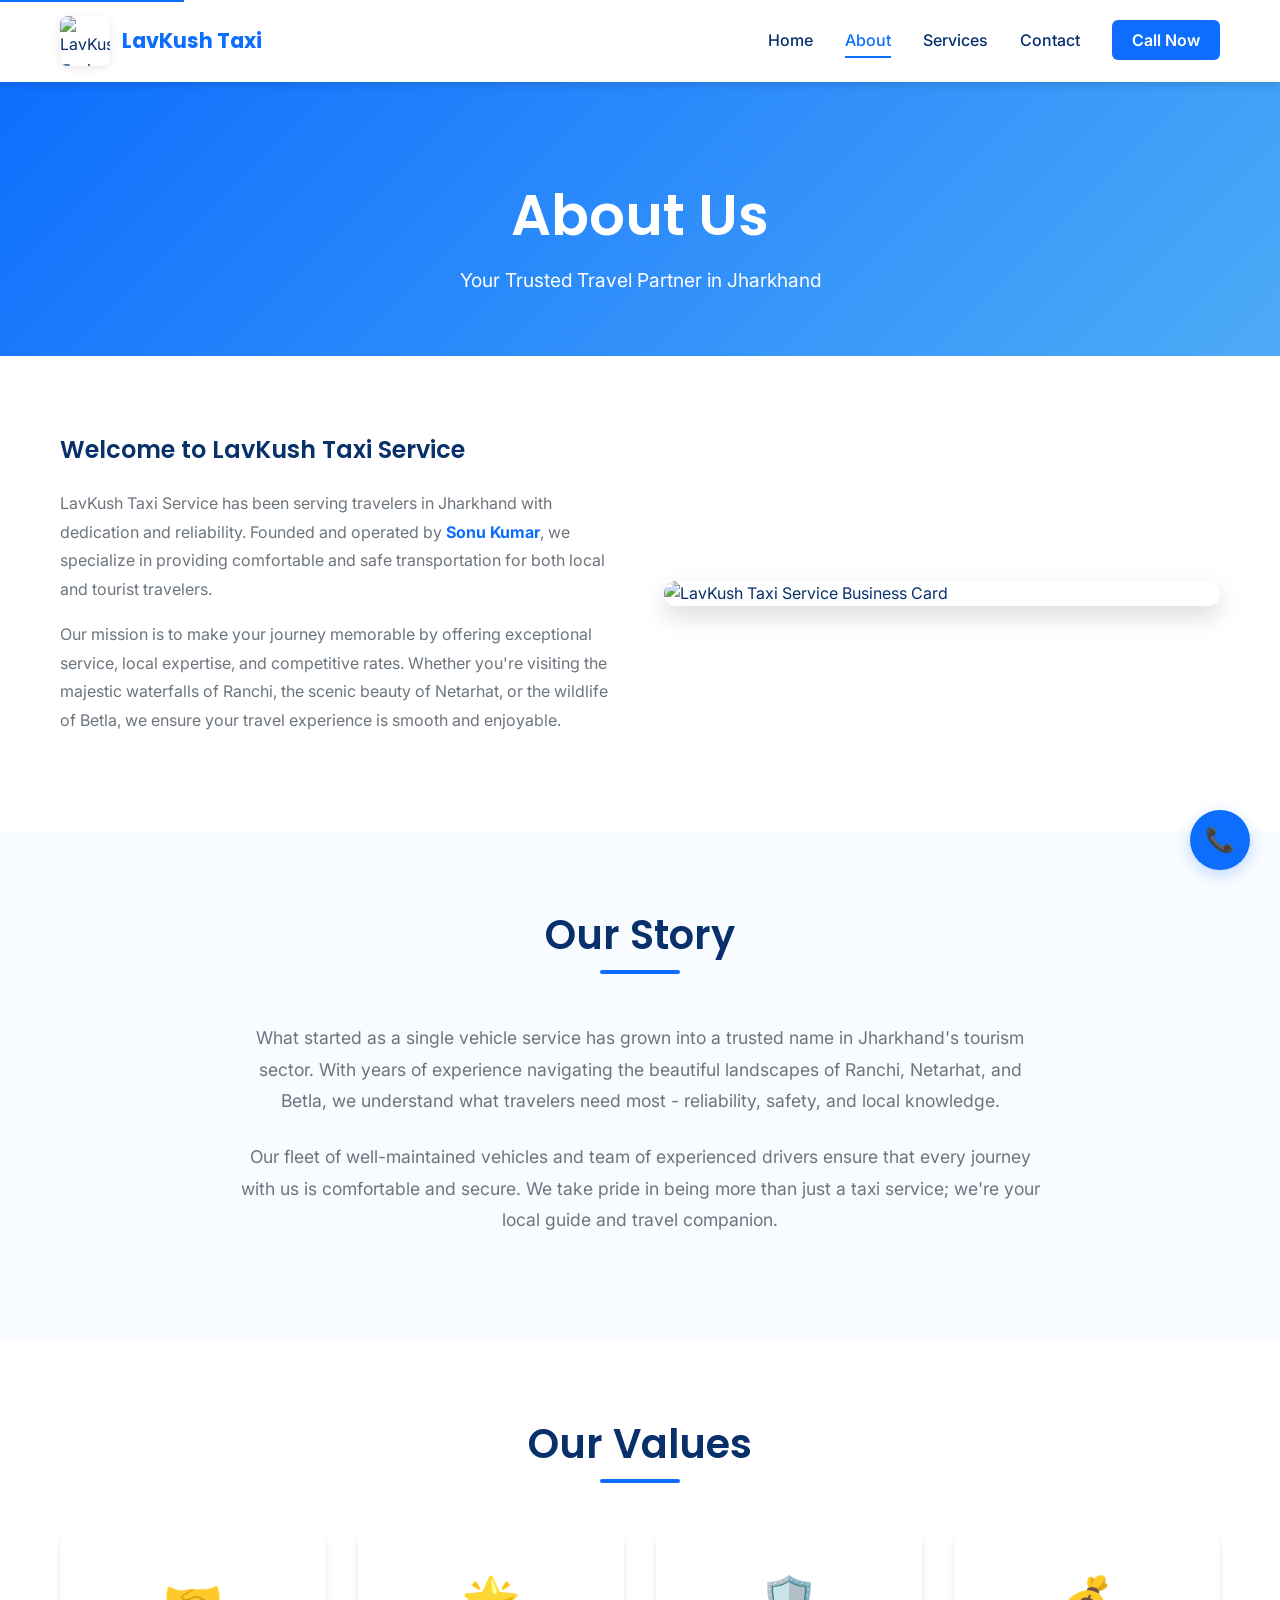
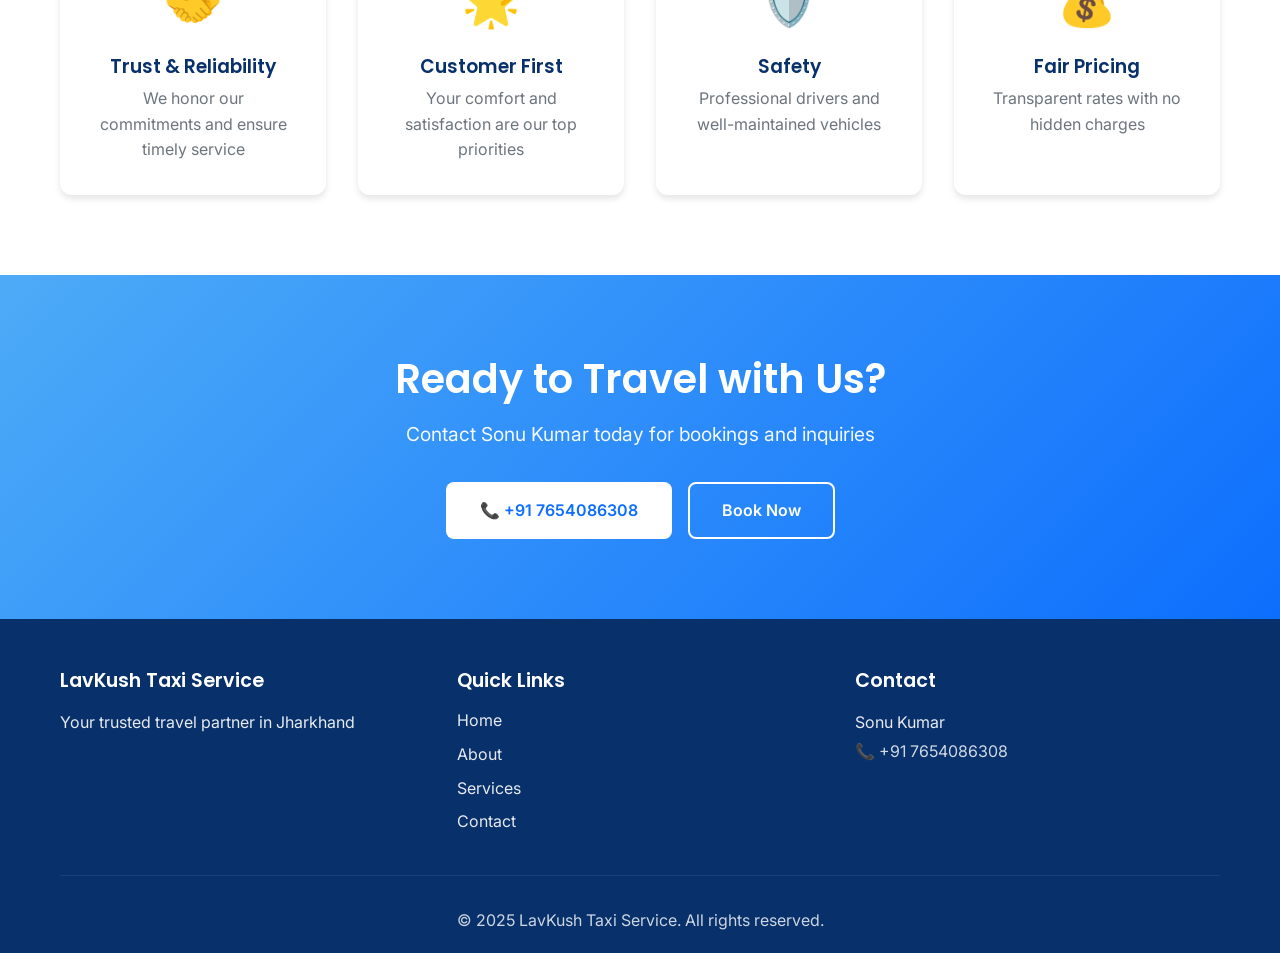
==== about.html @ fd303c8c "initial commit" ====
<!DOCTYPE html>
<html lang="en">
<head>
    <meta charset="UTF-8">
    <meta name="viewport" content="width=device-width, initial-scale=1.0">
    <title>About Us - LavKush Taxi Service</title>
    <meta name="description" content="Learn about LavKush Taxi Service and our commitment to providing excellent taxi and tour services in Jharkhand.">
    <link rel="stylesheet" href="styles.css">
    <link rel="preconnect" href="https://fonts.googleapis.com">
    <link rel="preconnect" href="https://fonts.gstatic.com" crossorigin>
    <link href="https://fonts.googleapis.com/css2?family=Poppins:wght@300;400;600;700&family=Inter:wght@300;400;500;600&display=swap" rel="stylesheet">
</head>
<body>
    <a href="#main-content" class="skip-link">Skip to main content</a>

    <!-- Navigation -->
    <nav class="navbar">
        <div class="container nav-container">
            <div class="nav-brand">
                <img src="assets/images/businesscard.jpg" alt="LavKush Taxi Service Logo" class="brand-logo">
                <span class="brand-name">LavKush Taxi</span>
            </div>
            <button class="hamburger" id="hamburger" aria-label="Toggle menu" aria-expanded="false">
                <span></span>
                <span></span>
                <span></span>
            </button>
            <ul class="nav-menu" id="navMenu">
                <li><a href="index.html" class="nav-link">Home</a></li>
                <li><a href="about.html" class="nav-link active">About</a></li>
                <li><a href="service.html" class="nav-link">Services</a></li>
                <li><a href="contact.html" class="nav-link">Contact</a></li>
                <li><a href="tel:+917654086308" class="nav-link cta-link">Call Now</a></li>
            </ul>
        </div>
    </nav>

    <!-- Page Header -->
    <main id="main-content">
        <section class="page-header">
            <div class="container">
                <h1 class="fade-in">About Us</h1>
                <p class="fade-in-delay">Your Trusted Travel Partner in Jharkhand</p>
            </div>
        </section>

        <!-- About Content -->
        <section class="about-content">
            <div class="container">
                <div class="about-grid">
                    <div class="about-text slide-in">
                        <h2>Welcome to LavKush Taxi Service</h2>
                        <p>LavKush Taxi Service has been serving travelers in Jharkhand with dedication and reliability. Founded and operated by <strong>Sonu Kumar</strong>, we specialize in providing comfortable and safe transportation for both local and tourist travelers.</p>
                        <p>Our mission is to make your journey memorable by offering exceptional service, local expertise, and competitive rates. Whether you're visiting the majestic waterfalls of Ranchi, the scenic beauty of Netarhat, or the wildlife of Betla, we ensure your travel experience is smooth and enjoyable.</p>
                    </div>
                    <div class="about-image slide-in slide-in-delay">
                        <img src="assets/images/businesscard.jpg" alt="LavKush Taxi Service Business Card" loading="lazy">
                    </div>
                </div>
            </div>
        </section>

        <!-- Our Story -->
        <section class="story-section">
            <div class="container">
                <h2 class="section-title">Our Story</h2>
                <div class="story-content fade-in">
                    <p>What started as a single vehicle service has grown into a trusted name in Jharkhand's tourism sector. With years of experience navigating the beautiful landscapes of Ranchi, Netarhat, and Betla, we understand what travelers need most - reliability, safety, and local knowledge.</p>
                    <p>Our fleet of well-maintained vehicles and team of experienced drivers ensure that every journey with us is comfortable and secure. We take pride in being more than just a taxi service; we're your local guide and travel companion.</p>
                </div>
            </div>
        </section>

        <!-- Values -->
        <section class="values-section">
            <div class="container">
                <h2 class="section-title">Our Values</h2>
                <div class="values-grid">
                    <div class="value-card fade-in">
                        <div class="value-icon">🤝</div>
                        <h3>Trust & Reliability</h3>
                        <p>We honor our commitments and ensure timely service</p>
                    </div>
                    <div class="value-card fade-in fade-in-delay">
                        <div class="value-icon">🌟</div>
                        <h3>Customer First</h3>
                        <p>Your comfort and satisfaction are our top priorities</p>
                    </div>
                    <div class="value-card fade-in fade-in-delay-2">
                        <div class="value-icon">🛡️</div>
                        <h3>Safety</h3>
                        <p>Professional drivers and well-maintained vehicles</p>
                    </div>
                    <div class="value-card fade-in">
                        <div class="value-icon">💰</div>
                        <h3>Fair Pricing</h3>
                        <p>Transparent rates with no hidden charges</p>
                    </div>
                </div>
            </div>
        </section>

        <!-- CTA Section -->
        <section class="cta-section">
            <div class="container cta-content">
                <h2>Ready to Travel with Us?</h2>
                <p>Contact Sonu Kumar today for bookings and inquiries</p>
                <div class="hero-buttons">
                    <a href="tel:+917654086308" class="btn btn-light">📞 +91 7654086308</a>
                    <a href="contact.html" class="btn btn-outline-light">Book Now</a>
                </div>
            </div>
        </section>
    </main>

    <!-- Footer -->
    <footer class="footer">
        <div class="container">
            <div class="footer-content">
                <div class="footer-section">
                    <h4>LavKush Taxi Service</h4>
                    <p>Your trusted travel partner in Jharkhand</p>
                </div>
                <div class="footer-section">
                    <h4>Quick Links</h4>
                    <ul>
                        <li><a href="index.html">Home</a></li>
                        <li><a href="about.html">About</a></li>
                        <li><a href="service.html">Services</a></li>
                        <li><a href="contact.html">Contact</a></li>
                    </ul>
                </div>
                <div class="footer-section">
                    <h4>Contact</h4>
                    <p>Sonu Kumar</p>
                    <p>📞 <a href="tel:+917654086308">+91 7654086308</a></p>
                </div>
            </div>
            <div class="footer-bottom">
                <p>&copy; 2025 LavKush Taxi Service. All rights reserved.</p>
            </div>
        </div>
    </footer>

    <a href="tel:+917654086308" class="floating-call" aria-label="Call now">📞</a>

    <script src="scripts.js"></script>
</body>
</html>
---- styles.css ----
/* ===================================
   CSS Variables & Base Styles
   =================================== */
:root {
    --primary-color: #0d6efd; /* bootstrap primary blue */
    --primary-dark: #0057b8; /* darker blue for hover */
    --secondary-color: #4dabf7; /* lighter blue variant */
    --accent-color: #08306b; /* deep navy for headings */
    --text-dark: #08306b;
    --text-light: #6c757d;
    --bg-light: #f8fbff; /* very light blue-ish white */
    --white: #ffffff;
    --green-bullet: #28a745;
    --shadow: 0 4px 6px rgba(0, 0, 0, 0.1);
    --shadow-lg: 0 10px 25px rgba(0, 0, 0, 0.15);
    --transition: all 0.3s cubic-bezier(0.4, 0, 0.2, 1);
    --transition-fast: all 0.2s ease;
}

* {
    margin: 0;
    padding: 0;
    box-sizing: border-box;
}

html {
    scroll-behavior: smooth;
}

body {
    font-family: 'Inter', sans-serif;
    color: var(--text-dark);
    line-height: 1.6;
    overflow-x: hidden;
}

h1, h2, h3, h4, h5, h6 {
    font-family: 'Poppins', sans-serif;
    font-weight: 600;
    line-height: 1.2;
}

img {
    max-width: 100%;
    height: auto;
    display: block;
}

a {
    text-decoration: none;
    color: inherit;
    transition: var(--transition-fast);
}

/* ===================================
   Skip Link (Accessibility)
   =================================== */
.skip-link {
    position: absolute;
    top: -40px;
    left: 0;
    background: var(--primary-color);
    color: var(--white);
    padding: 8px 16px;
    z-index: 10000;
    transition: var(--transition-fast);
}

.skip-link:focus {
    top: 0;
}

/* ===================================
   Container & Layout
   =================================== */
.container {
    max-width: 1200px;
    margin: 0 auto;
    padding: 0 20px;
}

/* ===================================
   Navigation Bar with Responsive Menu
   =================================== */
.navbar {
    background: var(--white);
    box-shadow: var(--shadow);
    position: sticky;
    top: 0;
    z-index: 1000;
    transition: var(--transition);
}

.nav-container {
    display: flex;
    justify-content: space-between;
    align-items: center;
    padding: 1rem 20px;
}

.nav-brand {
    display: flex;
    align-items: center;
    gap: 12px;
    z-index: 1001;
}

.brand-logo {
    width: 50px;
    height: 50px;
    object-fit: cover;
    border-radius: 8px;
    box-shadow: 0 2px 8px rgba(0,0,0,0.1);
}

.brand-name {
    font-family: 'Poppins', sans-serif;
    font-size: 1.3rem;
    font-weight: 700;
    color: var(--primary-color);
}

/* Hamburger Menu */
.hamburger {
    display: none;
    flex-direction: column;
    gap: 5px;
    background: transparent;
    border: none;
    cursor: pointer;
    padding: 8px;
    z-index: 1001;
    transition: var(--transition);
}

.hamburger span {
    display: block;
    width: 28px;
    height: 3px;
    background: var(--text-dark);
    border-radius: 2px;
    transition: var(--transition);
}

.hamburger.active span:nth-child(1) {
    transform: rotate(45deg) translate(7px, 7px);
}

.hamburger.active span:nth-child(2) {
    opacity: 0;
}

.hamburger.active span:nth-child(3) {
    transform: rotate(-45deg) translate(7px, -7px);
}

/* Navigation Menu */
.nav-menu {
    display: flex;
    list-style: none;
    gap: 2rem;
    align-items: center;
}

.nav-link {
    font-weight: 500;
    color: var(--text-dark);
    padding: 8px 0;
    position: relative;
    transition: var(--transition-fast);
}

.nav-link::after {
    content: '';
    position: absolute;
    width: 0;
    height: 2px;
    bottom: 0;
    left: 0;
    background: var(--primary-color);
    transition: var(--transition);
}

.nav-link:hover::after,
.nav-link.active::after {
    width: 100%;
}

.nav-link:hover,
.nav-link.active {
    color: var(--primary-color);
}

.cta-link {
    background: var(--primary-color);
    color: var(--white) !important;
    padding: 10px 20px !important;
    border-radius: 6px;
    font-weight: 600;
}

.cta-link::after {
    display: none;
}

.cta-link:hover {
    background: var(--primary-dark);
    transform: translateY(-2px);
    box-shadow: var(--shadow);
}

/* Mobile Navigation */
@media (max-width: 768px) {
    .hamburger {
        display: flex;
    }

    .nav-menu {
        position: fixed;
        left: -100%;
        top: 0;
        flex-direction: column;
        background: var(--white);
        width: 80%;
        max-width: 300px;
        height: 100vh;
        padding: 100px 30px 30px;
        gap: 1.5rem;
        box-shadow: 4px 0 10px rgba(0, 0, 0, 0.1);
        transition: left 0.4s cubic-bezier(0.68, -0.55, 0.265, 1.55);
        align-items: flex-start;
        overflow-y: auto;
        z-index: 1000;
    }

    .nav-menu.active {
        left: 0;
    }

    .nav-link {
        font-size: 1.1rem;
        width: 100%;
    }

    .cta-link {
        width: 100%;
        text-align: center;
    }

    /* Overlay when menu is open */
    .nav-menu.active::before {
        content: '';
        position: fixed;
        top: 0;
        left: 0;
        width: 100vw;
        height: 100vh;
        background: rgba(0, 0, 0, 0.5);
        z-index: -1;
        animation: fadeIn 0.3s ease;
    }
}

/* ===================================
   Animation Keyframes
   =================================== */
@keyframes fadeIn {
    from {
        opacity: 0;
        transform: translateY(20px);
    }
    to {
        opacity: 1;
        transform: translateY(0);
    }
}

@keyframes slideIn {
    from {
        opacity: 0;
        transform: translateX(-30px);
    }
    to {
        opacity: 1;
        transform: translateX(0);
    }
}

@keyframes scaleIn {
    from {
        opacity: 0;
        transform: scale(0.9);
    }
    to {
        opacity: 1;
        transform: scale(1);
    }
}

/* Animation Classes */
.fade-in {
    animation: fadeIn 0.6s ease-out;
}

.fade-in-delay {
    animation: fadeIn 0.8s ease-out 0.2s both;
}

.fade-in-delay-2 {
    animation: fadeIn 0.8s ease-out 0.4s both;
}

.slide-in {
    animation: slideIn 0.6s ease-out;
}

.slide-in-delay {
    animation: slideIn 0.8s ease-out 0.2s both;
}

.slide-in-delay-2 {
    animation: slideIn 0.8s ease-out 0.4s both;
}

.scale-in {
    animation: scaleIn 0.5s ease-out;
}

/* ===================================
   Hero Section
   =================================== */
.hero {
    position: relative;
    min-height: 70vh;
    display: flex;
    align-items: center;
    justify-content: center;
    background: linear-gradient(135deg, var(--primary-color) 0%, var(--secondary-color) 100%);
    color: var(--white);
    text-align: center;
    overflow: hidden;
}

.hero-overlay {
    position: absolute;
    top: 0;
    left: 0;
    width: 100%;
    height: 100%;
    background: url('data:image/svg+xml,<svg xmlns="http://www.w3.org/2000/svg" viewBox="0 0 1440 320"><path fill="%23ffffff" fill-opacity="0.1" d="M0,96L48,112C96,128,192,160,288,160C384,160,480,128,576,122.7C672,117,768,139,864,149.3C960,160,1056,160,1152,138.7C1248,117,1344,75,1392,53.3L1440,32L1440,320L1392,320C1344,320,1248,320,1152,320C1056,320,960,320,864,320C768,320,672,320,576,320C480,320,384,320,288,320C192,320,96,320,48,320L0,320Z"></path></svg>');
    background-size: cover;
    background-position: bottom;
    opacity: 0.3;
}

.hero-content {
    position: relative;
    z-index: 1;
    padding: 40px 20px;
}

.hero-title {
    font-size: clamp(2.5rem, 5vw, 4rem);
    margin-bottom: 1rem;
    text-shadow: 2px 2px 4px rgba(0, 0, 0, 0.3);
}

.hero-subtitle {
    font-size: clamp(1.1rem, 2vw, 1.5rem);
    margin-bottom: 2rem;
    opacity: 0.95;
}

.hero-buttons {
    display: flex;
    gap: 1rem;
    justify-content: center;
    flex-wrap: wrap;
}

/* ===================================
   Buttons
   =================================== */
.btn {
    display: inline-block;
    padding: 14px 32px;
    border-radius: 8px;
    font-weight: 600;
    text-align: center;
    transition: var(--transition);
    cursor: pointer;
    border: 2px solid transparent;
    font-size: 1rem;
}

.btn-primary {
    background: var(--primary-color);
    color: var(--white);
}

.btn-primary:hover {
    background: var(--primary-dark);
    transform: translateY(-3px);
    box-shadow: 0 6px 20px rgba(13, 110, 253, 0.2);
}

.btn-secondary {
    background: transparent;
    color: var(--white);
    border-color: var(--white);
}

.btn-secondary:hover {
    background: var(--white);
    color: var(--primary-color);
}

.btn-light {
    background: var(--white);
    color: var(--primary-color);
}

.btn-light:hover {
    background: var(--bg-light);
    transform: translateY(-3px);
    box-shadow: var(--shadow-lg);
}

.btn-outline-light {
    background: transparent;
    color: var(--white);
    border: 2px solid var(--white);
}

.btn-outline-light:hover {
    background: var(--white);
    color: var(--primary-color);
}

.btn-block {
    width: 100%;
}

.btn-large {
    padding: 16px 40px;
    font-size: 1.1rem;
}

/* ===================================
   Sections
   =================================== */
.services-preview,
.features,
.story-section,
.values-section,
.services-detail,
.about-content,
.contact-section {
    padding: 80px 0;
}

.section-title {
    font-size: clamp(2rem, 4vw, 2.5rem);
    text-align: center;
    margin-bottom: 3rem;
    color: var(--accent-color);
    position: relative;
    padding-bottom: 15px;
}

.section-title::after {
    content: '';
    position: absolute;
    bottom: 0;
    left: 50%;
    transform: translateX(-50%);
    width: 80px;
    height: 4px;
    background: var(--primary-color);
    border-radius: 2px;
}

/* ===================================
   Service Cards
   =================================== */
.service-grid {
    display: grid;
    grid-template-columns: repeat(auto-fit, minmax(300px, 1fr));
    gap: 2rem;
}

.service-card {
    background: var(--white);
    padding: 2rem;
    border-radius: 12px;
    box-shadow: var(--shadow);
    transition: var(--transition);
    border-top: 4px solid var(--primary-color);
}

.service-card:hover {
    transform: translateY(-10px);
    box-shadow: var(--shadow-lg);
}

.card-icon {
    font-size: 3rem;
    margin-bottom: 1rem;
}

.service-card h3 {
    color: var(--primary-color);
    font-size: 1.5rem;
    margin-bottom: 1rem;
}

.attraction-list {
    list-style: none;
    margin: 1rem 0;
}

.attraction-list li {
    padding: 0.4rem 0;
    padding-left: 1.5rem;
    position: relative;
    color: var(--text-light);
}

.attraction-list li::before {
    content: '●';
    position: absolute;
    left: 0;
    color: var(--green-bullet);
    font-size: 1.2rem;
}

.card-link {
    color: var(--primary-color);
    font-weight: 600;
    display: inline-flex;
    align-items: center;
    margin-top: 1rem;
}

.card-link:hover {
    color: var(--primary-dark);
    text-decoration: underline;
}

/* ===================================
   Features Section
   =================================== */
.features {
    background: var(--bg-light);
}

.features-grid {
    display: grid;
    grid-template-columns: repeat(auto-fit, minmax(250px, 1fr));
    gap: 2rem;
}

.feature-item {
    text-align: center;
    padding: 2rem;
    background: var(--white);
    border-radius: 12px;
    transition: var(--transition);
}

.feature-item:hover {
    transform: scale(1.05);
    box-shadow: var(--shadow-lg);
}

.feature-icon {
    font-size: 3rem;
    color: var(--primary-color);
    margin-bottom: 1rem;
}

.feature-item h3 {
    margin-bottom: 0.5rem;
    color: var(--accent-color);
}

.feature-item p {
    color: var(--text-light);
}

/* ===================================
   CTA Section
   =================================== */
.cta-section {
    background: linear-gradient(135deg, var(--secondary-color) 0%, var(--primary-color) 100%);
    color: var(--white);
    padding: 80px 0;
    text-align: center;
}

.cta-content h2 {
    font-size: clamp(2rem, 4vw, 2.5rem);
    margin-bottom: 1rem;
}

.cta-content p {
    font-size: 1.2rem;
    margin-bottom: 2rem;
    opacity: 0.95;
}

/* ===================================
   Page Header
   =================================== */
.page-header {
    background: linear-gradient(135deg, var(--primary-color) 0%, var(--secondary-color) 100%);
    color: var(--white);
    padding: 100px 0 60px;
    text-align: center;
}

.page-header h1 {
    font-size: clamp(2.5rem, 5vw, 3.5rem);
    margin-bottom: 1rem;
}

.page-header p {
    font-size: 1.2rem;
    opacity: 0.95;
}

/* ===================================
   About Page
   =================================== */
.about-grid {
    display: grid;
    grid-template-columns: repeat(auto-fit, minmax(300px, 1fr));
    gap: 3rem;
    align-items: center;
}

.about-text h2 {
    color: var(--accent-color);
    margin-bottom: 1.5rem;
}

.about-text p {
    margin-bottom: 1rem;
    color: var(--text-light);
    line-height: 1.8;
}

.about-text strong {
    color: var(--primary-color);
}

.about-image img {
    border-radius: 12px;
    box-shadow: var(--shadow-lg);
}

.story-section {
    background: var(--bg-light);
}

.story-content {
    max-width: 800px;
    margin: 0 auto;
    text-align: center;
}

.story-content p {
    font-size: 1.1rem;
    color: var(--text-light);
    line-height: 1.8;
    margin-bottom: 1.5rem;
}

.values-grid {
    display: grid;
    grid-template-columns: repeat(auto-fit, minmax(250px, 1fr));
    gap: 2rem;
}

.value-card {
    background: var(--white);
    padding: 2rem;
    border-radius: 12px;
    box-shadow: var(--shadow);
    text-align: center;
    transition: var(--transition);
}

.value-card:hover {
    transform: translateY(-10px);
    box-shadow: var(--shadow-lg);
}

.value-icon {
    font-size: 3rem;
    margin-bottom: 1rem;
}

.value-card h3 {
    color: var(--accent-color);
    margin-bottom: 0.5rem;
}

.value-card p {
    color: var(--text-light);
}

/* ===================================
   Services Detail Page
   =================================== */
.service-detail-card {
    background: var(--white);
    padding: 3rem;
    border-radius: 12px;
    box-shadow: var(--shadow);
    margin-bottom: 3rem;
}

.service-header {
    text-align: center;
    margin-bottom: 2rem;
    padding-bottom: 2rem;
    border-bottom: 2px solid var(--bg-light);
}

.service-header h2 {
    color: var(--primary-color);
    font-size: 2rem;
    margin-bottom: 0.5rem;
}

.service-header p {
    color: var(--text-light);
    font-size: 1.1rem;
}

.destination-grid {
    display: grid;
    grid-template-columns: repeat(auto-fit, minmax(280px, 1fr));
    gap: 1.5rem;
}

.destination-item {
    padding: 1rem;
    background: var(--bg-light);
    border-radius: 8px;
    transition: var(--transition-fast);
}

.destination-item:hover {
    background: var(--white);
    box-shadow: var(--shadow);
    transform: translateX(5px);
}

.destination-item .bullet {
    color: var(--green-bullet);
    font-size: 1.2rem;
    margin-right: 0.5rem;
}

.destination-item strong {
    color: var(--accent-color);
    font-size: 1.1rem;
    display: block;
    margin-bottom: 0.3rem;
}

.destination-item p {
    color: var(--text-light);
    font-size: 0.95rem;
    margin-left: 1.7rem;
}

/* ===================================
   Contact Page
   =================================== */
.contact-grid {
    display: grid;
    grid-template-columns: repeat(auto-fit, minmax(300px, 1fr));
    gap: 3rem;
}

.contact-info h2 {
    color: var(--accent-color);
    margin-bottom: 1rem;
}

.contact-info > p {
    color: var(--text-light);
    margin-bottom: 2rem;
}

.contact-methods {
    display: flex;
    flex-direction: column;
    gap: 1.5rem;
    margin-bottom: 2rem;
}

.contact-method {
    display: flex;
    gap: 1rem;
    align-items: flex-start;
    padding: 1.5rem;
    background: var(--bg-light);
    border-radius: 8px;
    transition: var(--transition-fast);
}

.contact-method:hover {
    background: var(--white);
    box-shadow: var(--shadow);
}

.contact-icon {
    font-size: 2rem;
    flex-shrink: 0;
}

.contact-method h3 {
    color: var(--accent-color);
    font-size: 1.1rem;
    margin-bottom: 0.5rem;
}

.contact-method p {
    color: var(--text-light);
    margin: 0.2rem 0;
}

.contact-method a {
    color: var(--primary-color);
    font-weight: 600;
}

.contact-method a:hover {
    text-decoration: underline;
}

.quick-call-section {
    background: var(--white);
    padding: 2rem;
    border-radius: 8px;
    box-shadow: var(--shadow);
    text-align: center;
}

.quick-call-section h3 {
    color: var(--accent-color);
    margin-bottom: 1rem;
}

/* ===================================
   Booking Form
   =================================== */
.contact-form-container {
    background: var(--white);
    padding: 2.5rem;
    border-radius: 12px;
    box-shadow: var(--shadow-lg);
}

.contact-form-container h2 {
    color: var(--accent-color);
    margin-bottom: 1.5rem;
}

.booking-form {
    display: flex;
    flex-direction: column;
    gap: 1.2rem;
}

.form-group {
    display: flex;
    flex-direction: column;
}

.form-group label {
    font-weight: 600;
    color: var(--accent-color);
    margin-bottom: 0.5rem;
}

.form-group input,
.form-group textarea,
.form-group select {
    padding: 12px;
    border: 2px solid #e0e0e0;
    border-radius: 6px;
    font-size: 1rem;
    font-family: inherit;
    transition: var(--transition-fast);
}

.form-group input:focus,
.form-group textarea:focus,
.form-group select:focus {
    outline: none;
    border-color: var(--primary-color);
    box-shadow: 0 0 0 3px rgba(13, 110, 253, 0.08);
}

.form-row {
    display: grid;
    grid-template-columns: 1fr 1fr;
    gap: 1rem;
}

.form-message {
    padding: 1rem;
    border-radius: 6px;
    text-align: center;
    font-weight: 600;
    display: none;
    animation: fadeIn 0.3s ease;
}

.form-message.success {
    background: #d4edda;
    color: #155724;
    border: 1px solid #c3e6cb;
    display: block;
}

.form-message.error {
    background: #f8d7da;
    color: #721c24;
    border: 1px solid #f5c6cb;
    display: block;
}

/* ===================================
   Map Section
   =================================== */
.map-section {
    background: var(--bg-light);
    padding: 60px 0;
}

.map-container {
    border-radius: 12px;
    overflow: hidden;
    box-shadow: var(--shadow-lg);
}

/* ===================================
   Footer
   =================================== */
.footer {
    background: var(--accent-color);
    color: var(--white);
    padding: 50px 0 20px;
}

.footer-content {
    display: grid;
    grid-template-columns: repeat(auto-fit, minmax(250px, 1fr));
    gap: 2rem;
    margin-bottom: 2rem;
}

.footer-section h4 {
    margin-bottom: 1rem;
    font-size: 1.2rem;
}

.footer-section p {
    opacity: 0.9;
    line-height: 1.8;
}

.footer-section ul {
    list-style: none;
}

.footer-section ul li {
    margin-bottom: 0.5rem;
}

.footer-section a {
    color: var(--white);
    opacity: 0.9;
    transition: var(--transition-fast);
}

.footer-section a:hover {
    opacity: 1;
    padding-left: 5px;
}

.footer-bottom {
    text-align: center;
    padding-top: 2rem;
    border-top: 1px solid rgba(255, 255, 255, 0.1);
    opacity: 0.8;
}

/* ===================================
   Floating Call Button
   =================================== */
.floating-call {
    position: fixed;
    bottom: 30px;
    right: 30px;
    width: 60px;
    height: 60px;
    background: var(--primary-color);
    color: var(--white);
    border-radius: 50%;
    display: flex;
    align-items: center;
    justify-content: center;
    font-size: 1.5rem;
    box-shadow: 0 4px 15px rgba(13, 110, 253, 0.25);
    z-index: 999;
    transition: var(--transition);
    animation: pulse 2s infinite;
}

.floating-call:hover {
    transform: scale(1.1);
    box-shadow: 0 6px 20px rgba(13, 110, 253, 0.45);
}

@keyframes pulse {
    0%, 100% {
        box-shadow: 0 4px 15px rgba(13, 110, 253, 0.25);
    }
    50% {
        box-shadow: 0 4px 25px rgba(13, 110, 253, 0.45);
    }
}

/* ===================================
   Responsive Design
   =================================== */
@media (max-width: 768px) {
    .hero {
        min-height: 60vh;
    }

    .services-preview,
    .features,
    .story-section,
    .values-section,
    .services-detail,
    .about-content,
    .contact-section {
        padding: 50px 0;
    }

    .service-grid,
    .features-grid,
    .values-grid,
    .destination-grid {
        grid-template-columns: 1fr;
    }

    .form-row {
        grid-template-columns: 1fr;
    }

    .hero-buttons {
        flex-direction: column;
        width: 100%;
    }

    .btn {
        width: 100%;
    }

    .floating-call {
        width: 50px;
        height: 50px;
        bottom: 20px;
        right: 20px;
        font-size: 1.3rem;
    }

    .service-detail-card {
        padding: 2rem 1.5rem;
    }

    .contact-form-container {
        padding: 2rem 1.5rem;
    }
}

@media (max-width: 480px) {
    .brand-name {
        font-size: 1.1rem;
    }

    .brand-logo {
        width: 40px;
        height: 40px;
    }

    .section-title {
        font-size: 1.8rem;
    }

    .page-header {
        padding: 80px 0 40px;
    }
}

/* Hero Carousel */
.hero-carousel {
    width: 100%;
    max-width: 700px;
    overflow: hidden;
    border-radius: 16px;
    margin: 1.5rem auto;
    box-shadow: 0 4px 15px rgba(0,0,0,0.2);
    position: relative;
}

.carousel-track {
    display: flex;
    width: 300%;
    animation: slide 12s infinite;
}

.carousel-image {
    width: 100%;
    flex-shrink: 0;
    object-fit: cover;
    height: 280px;
}

@keyframes slide {
    0% { transform: translateX(0); }
    33% { transform: translateX(0); }
    40% { transform: translateX(-100%); }
    73% { transform: translateX(-100%); }
    80% { transform: translateX(-200%); }
    100% { transform: translateX(-200%); }
}

@media (max-width: 768px) {
    .carousel-image {
        height: 200px;
    }
}
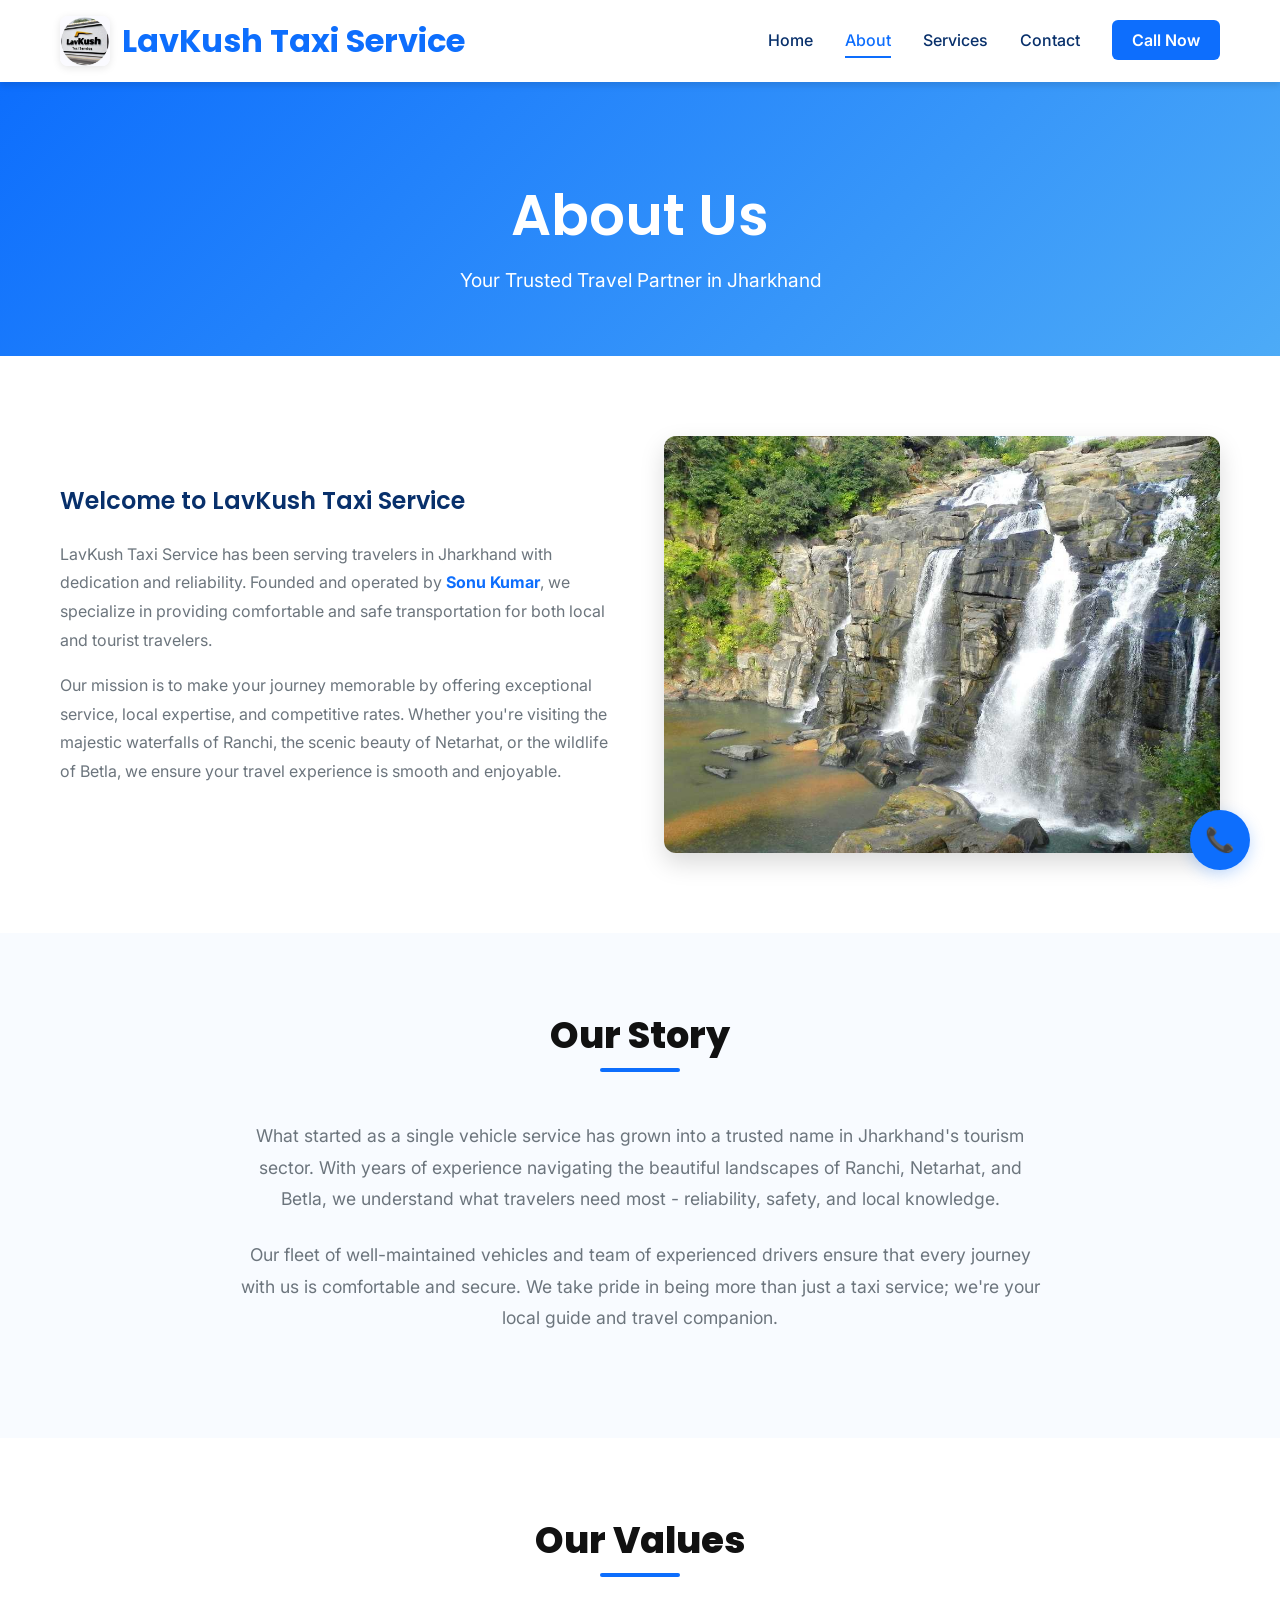
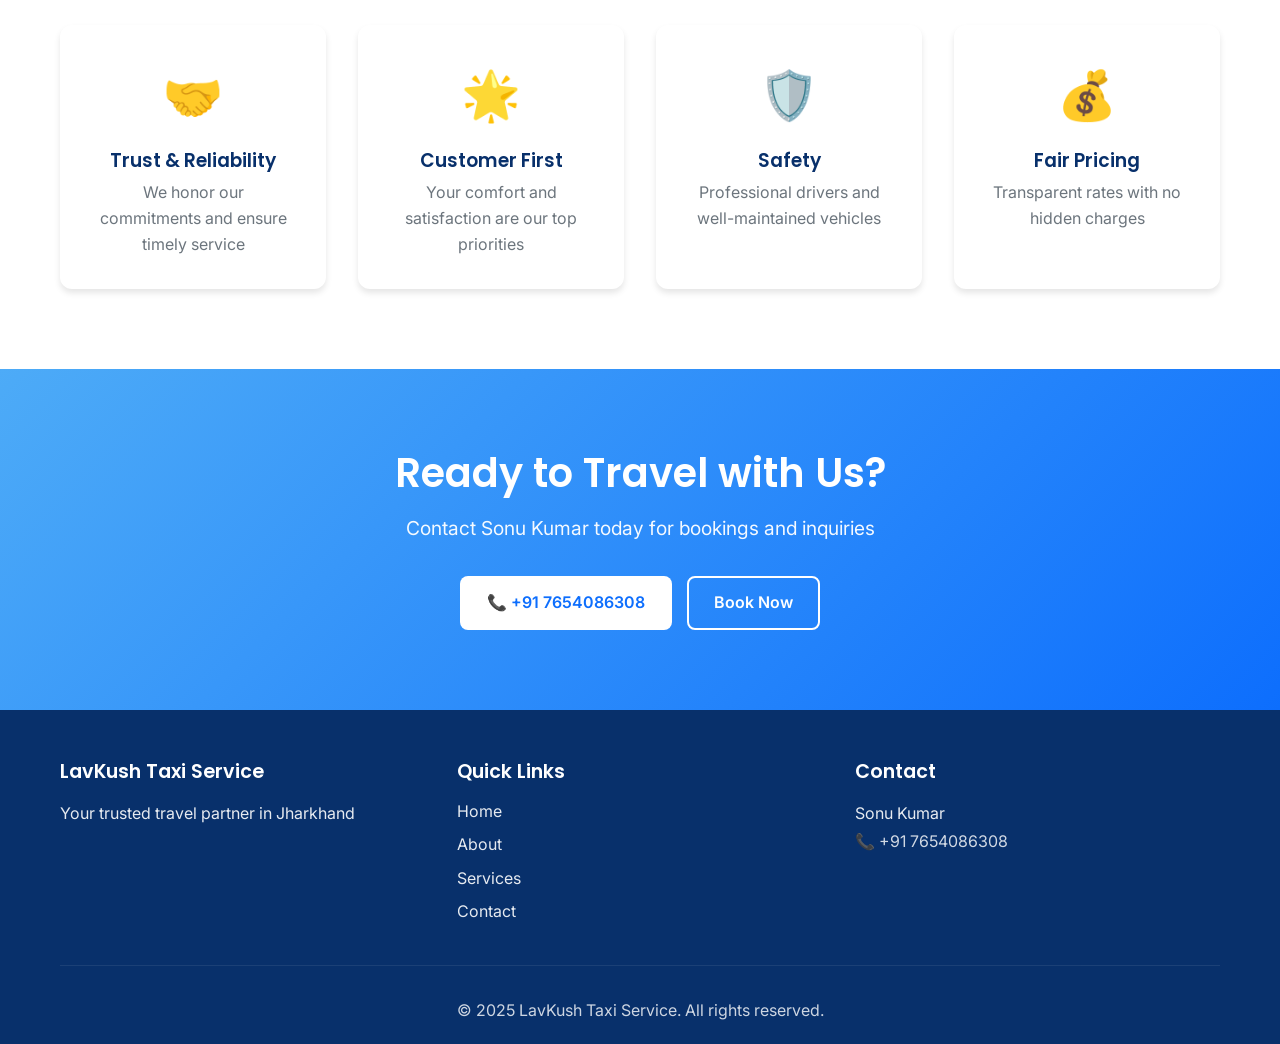
==== commit 046c027e: "site update" ====
--- a/about.html
+++ b/about.html
@@ -11,14 +11,14 @@
     <link href="https://fonts.googleapis.com/css2?family=Poppins:wght@300;400;600;700&family=Inter:wght@300;400;500;600&display=swap" rel="stylesheet">
 </head>
 <body>
-    <a href="#main-content" class="skip-link">Skip to main content</a>
+    <!-- <a href="#main-content" class="skip-link">Skip to main content</a> -->
 
     <!-- Navigation -->
     <nav class="navbar">
         <div class="container nav-container">
             <div class="nav-brand">
-                <img src="assets/images/businesscard.jpg" alt="LavKush Taxi Service Logo" class="brand-logo">
-                <span class="brand-name">LavKush Taxi</span>
+                <img src="image/Business_Logo.png" alt="LavKush Taxi Service Logo" class="brand-logo">
+                <span class="brand-name">LavKush Taxi Service</span>
             </div>
             <button class="hamburger" id="hamburger" aria-label="Toggle menu" aria-expanded="false">
                 <span></span>
@@ -42,7 +42,7 @@
                 <h1 class="fade-in">About Us</h1>
                 <p class="fade-in-delay">Your Trusted Travel Partner in Jharkhand</p>
             </div>
-        </section>
+        </section> 
 
         <!-- About Content -->
         <section class="about-content">
@@ -54,7 +54,7 @@
                         <p>Our mission is to make your journey memorable by offering exceptional service, local expertise, and competitive rates. Whether you're visiting the majestic waterfalls of Ranchi, the scenic beauty of Netarhat, or the wildlife of Betla, we ensure your travel experience is smooth and enjoyable.</p>
                     </div>
                     <div class="about-image slide-in slide-in-delay">
-                        <img src="assets/images/businesscard.jpg" alt="LavKush Taxi Service Business Card" loading="lazy">
+                        <img src="image/ranchi_tour.jpg" alt="LavKush Taxi Service Business Card" loading="lazy">
                     </div>
                 </div>
             </div>
--- a/styles.css
+++ b/styles.css
@@ -713,68 +713,100 @@
 /* ===================================
    Services Detail Page
    =================================== */
+.services-detail {
+    padding: 80px 20px;
+    background: #f8fbff;
+    font-family: 'Poppins', sans-serif;
+}
+
 .service-detail-card {
-    background: var(--white);
-    padding: 3rem;
-    border-radius: 12px;
-    box-shadow: var(--shadow);
-    margin-bottom: 3rem;
-}
-
-.service-header {
-    text-align: center;
-    margin-bottom: 2rem;
-    padding-bottom: 2rem;
-    border-bottom: 2px solid var(--bg-light);
+    background: #ffffff;
+    border-radius: 20px;
+    padding: 40px 30px;
+    margin-bottom: 50px;
+    box-shadow: 0 10px 30px rgba(0,0,0,0.08);
+    transition: transform 0.3s ease, box-shadow 0.3s ease;
+}
+
+.service-detail-card:hover {
+    transform: translateY(-8px);
+    box-shadow: 0 15px 40px rgba(0,0,0,0.12);
 }
 
 .service-header h2 {
-    color: var(--primary-color);
-    font-size: 2rem;
-    margin-bottom: 0.5rem;
+    color: #0d6efd;
+    font-size: clamp(1.8rem, 4vw, 2.4rem);
+    margin-bottom: 10px;
 }
 
 .service-header p {
-    color: var(--text-light);
-    font-size: 1.1rem;
-}
-
+    color: #555;
+    font-size: 1rem;
+    margin-bottom: 30px;
+}
+
+/* Destination Grid */
 .destination-grid {
     display: grid;
-    grid-template-columns: repeat(auto-fit, minmax(280px, 1fr));
-    gap: 1.5rem;
+    grid-template-columns: repeat(auto-fit, minmax(250px, 1fr));
+    gap: 25px;
 }
 
 .destination-item {
-    padding: 1rem;
-    background: var(--bg-light);
-    border-radius: 8px;
-    transition: var(--transition-fast);
+    display: flex;
+    align-items: flex-start;
+    background: rgba(13, 110, 253, 0.05);
+    padding: 20px;
+    border-radius: 15px;
+    transition: transform 0.3s ease, background 0.3s ease;
 }
 
 .destination-item:hover {
-    background: var(--white);
-    box-shadow: var(--shadow);
-    transform: translateX(5px);
-}
-
-.destination-item .bullet {
-    color: var(--green-bullet);
-    font-size: 1.2rem;
-    margin-right: 0.5rem;
-}
-
-.destination-item strong {
-    color: var(--accent-color);
+    transform: translateY(-5px);
+    background: rgba(13, 110, 253, 0.12);
+}
+
+.dest-icon {
+    color: #0d6efd;
+    font-size: 1.5rem;
+    margin-right: 15px;
+    flex-shrink: 0;
+    line-height: 1.2;
+}
+
+.dest-content strong {
+    display: block;
     font-size: 1.1rem;
-    display: block;
-    margin-bottom: 0.3rem;
-}
-
-.destination-item p {
-    color: var(--text-light);
+    margin-bottom: 5px;
+    color: #0d6efd;
+}
+
+.dest-content p {
+    color: #333;
     font-size: 0.95rem;
-    margin-left: 1.7rem;
+    line-height: 1.4;
+}
+
+/* Responsive */
+@media (max-width: 768px) {
+    .service-detail-card {
+        padding: 30px 20px;
+    }
+    .destination-item {
+        padding: 15px;
+    }
+}
+
+@media (max-width: 480px) {
+    .service-header h2 {
+        font-size: 1.6rem;
+    }
+    .dest-content strong {
+        font-size: 1rem;
+    }
+    .dest-content p {
+        font-size: 0.9rem;
+    }
 }
 
 /* ===================================
@@ -1113,41 +1145,455 @@
 }
 
 /* Hero Carousel */
+/* Fullscreen Hero Section */
+.hero-full {
+    position: relative;
+    height: 100vh;
+    width: 100%;
+    overflow: hidden;
+    display: flex;
+    align-items: center;
+    justify-content: center;
+    color: #fff;
+    text-align: center;
+    font-family: 'Poppins', sans-serif;
+}
+
+.hero-overlay {
+    position: absolute;
+    top: 0; left: 0;
+    width: 100%; height: 100%;
+    background: rgba(0,0,0,0.55);
+    z-index: 1;
+}
+
+/* Carousel styling */
 .hero-carousel {
+    position: absolute;
+    top: 0; left: 0;
+    width: 100%; height: 100%;
+    z-index: 0;
+}
+
+.carousel-image {
+    position: absolute;
     width: 100%;
+    height: 100%;
+    object-fit: cover;
+    opacity: 0;
+    transition: opacity 1.5s ease-in-out;
+}
+
+.carousel-image.active {
+    opacity: 1;
+}
+
+/* Hero text */
+.hero-text {
+    position: relative;
+    z-index: 2;
+    max-width: 800px;
+    padding: 0 20px;
+    animation: fadeInUp 1.5s ease-in-out;
+}
+
+.hero-text h1 {
+    font-size: 3rem;
+    font-weight: 700;
+    margin-bottom: 15px;
+}
+
+.hero-text p {
+    font-size: 1.3rem;
+    margin-bottom: 25px;
+    font-weight: 300;
+}
+
+.hero-buttons {
+    display: flex;
+    gap: 15px;
+    justify-content: center;
+}
+
+.btn {
+    padding: 12px 25px;
+    border-radius: 8px;
+    text-decoration: none;
+    font-weight: 600;
+    transition: background 0.3s ease;
+}
+
+.btn-primary {
+    background: #ffcc00;
+    color: #000;
+}
+
+.btn-primary:hover {
+    background: #ffaa00;
+}
+
+.btn-secondary {
+    background: transparent;
+    border: 2px solid #fff;
+    color: #fff;
+}
+
+.btn-secondary:hover {
+    background: #fff;
+    color: #000;
+}
+
+/* Animation */
+@keyframes fadeInUp {
+    from { opacity: 0; transform: translateY(20px); }
+    to { opacity: 1; transform: translateY(0); }
+}
+
+/* ====== MODERN DESTINATION SECTION ====== */
+.services-preview.modern {
+    background: radial-gradient(circle at top left, #fffdf6, #f3faff);
+    padding: 80px 20px;
+    text-align: center;
+    position: relative;
+    overflow: hidden;
+}
+
+.fancy-title {
+    font-size: 2.2rem;
+    font-weight: 800;
+    color: #111;
+    letter-spacing: -1px;
+    margin-bottom: 10px;
+}
+
+.section-subtitle {
+    color: #666;
+    font-size: 1rem;
+    margin-bottom: 40px;
     max-width: 700px;
+    margin-left: auto;
+    margin-right: auto;
+}
+
+.destination-grid {
+    display: grid;
+    grid-template-columns: repeat(auto-fit, minmax(290px, 1fr));
+    gap: 30px;
+    justify-items: center;
+}
+
+/* CARD STYLE */
+.destination-card {
+    position: relative;
+    width: 100%;
+    max-width: 380px;
+    border-radius: 18px;
     overflow: hidden;
-    border-radius: 16px;
-    margin: 1.5rem auto;
-    box-shadow: 0 4px 15px rgba(0,0,0,0.2);
+    box-shadow: 0 8px 25px rgba(0,0,0,0.12);
+    background: rgba(255, 255, 255, 0.15);
+    backdrop-filter: blur(10px);
+    transition: all 0.4s ease;
+    transform: translateY(30px);
+    opacity: 0;
+}
+
+.destination-card.active {
+    opacity: 1;
+    transform: translateY(0);
+}
+
+.destination-card:hover {
+    transform: translateY(-10px) scale(1.03);
+    box-shadow: 0 10px 35px rgba(255, 170, 0, 0.3);
+}
+
+/* Image */
+.destination-img {
+    height: 220px;
+    background-size: cover;
+    background-position: center;
+    transition: transform 0.6s ease;
+}
+
+.destination-card:hover .destination-img {
+    transform: scale(1.08);
+}
+
+/* Content */
+.destination-content {
+    padding: 22px;
+    text-align: left;
+    background: linear-gradient(145deg, #fffefb, #f8fbff);
+}
+
+.destination-content h3 {
+    font-size: 1.3rem;
+    font-weight: 700;
+    color: #ff7b00;
+    margin-bottom: 4px;
+}
+
+.destination-content p {
+    font-size: 0.95rem;
+    color: #333;
+    margin-bottom: 10px;
+}
+
+.destination-content ul {
+    list-style: none;
+    padding: 0;
+    margin: 0 0 15px;
+}
+
+.destination-content li {
+    padding-left: 20px;
+    margin-bottom: 5px;
+    font-size: 0.9rem;
+    color: #555;
     position: relative;
 }
 
-.carousel-track {
-    display: flex;
-    width: 300%;
-    animation: slide 12s infinite;
-}
-
-.carousel-image {
-    width: 100%;
-    flex-shrink: 0;
-    object-fit: cover;
-    height: 280px;
-}
-
-@keyframes slide {
-    0% { transform: translateX(0); }
-    33% { transform: translateX(0); }
-    40% { transform: translateX(-100%); }
-    73% { transform: translateX(-100%); }
-    80% { transform: translateX(-200%); }
-    100% { transform: translateX(-200%); }
+.destination-content li::before {
+    content: "✔";
+    position: absolute;
+    left: 0;
+    color: #ffcc00;
+    font-weight: bold;
+}
+
+/* Button */
+.explore-btn {
+    display: inline-block;
+    padding: 10px 20px;
+    border-radius: 30px;
+    background: linear-gradient(90deg, #ff7b00, #ffcc00);
+    color: #fff;
+    font-weight: 600;
+    text-decoration: none;
+    transition: 0.3s;
+}
+
+.explore-btn:hover {
+    background: linear-gradient(90deg, #ffaa00, #ff7b00);
+    box-shadow: 0 0 15px rgba(255, 170, 0, 0.6);
+}
+
+/* Fade-in on scroll */
+@keyframes fadeUp {
+    from { opacity: 0; transform: translateY(40px); }
+    to { opacity: 1; transform: translateY(0); }
+}
+
+/* ====== RESPONSIVENESS ====== */
+@media (max-width: 1024px) {
+    .fancy-title { font-size: 2rem; }
+    .destination-img { height: 200px; }
 }
 
 @media (max-width: 768px) {
-    .carousel-image {
-        height: 200px;
-    }
-}
-
+    .services-preview.modern {
+        padding: 60px 15px;
+    }
+    .fancy-title { font-size: 1.8rem; }
+    .section-subtitle { font-size: 0.95rem; }
+    .destination-card {
+        max-width: 100%;
+    }
+    .destination-content {
+        padding: 18px;
+    }
+    .destination-content h3 { font-size: 1.2rem; }
+    .explore-btn {
+        padding: 8px 16px;
+        font-size: 0.9rem;
+    }
+}
+
+@media (max-width: 480px) {
+    .fancy-title { font-size: 1.6rem; }
+    .section-subtitle { font-size: 0.9rem; margin-bottom: 30px; }
+    .destination-grid {
+        grid-template-columns: 1fr;
+        gap: 25px;
+    }
+    .destination-img { height: 180px; }
+    .destination-content h3 { font-size: 1.1rem; }
+    .destination-content p, .destination-content li {
+        font-size: 0.85rem;
+    }
+}
+
+
+/* ===== Prevent Line Break for "LavKush Taxi Service" ===== */
+.brand-name,
+.hero-text h1 {
+    white-space: nowrap;
+    font-size: clamp(1.2rem, 4vw, 2rem);
+    line-height: 1.2;
+}
+
+/* Adjust hero heading padding for small screens */
+@media (max-width: 480px) {
+    .hero-text h1 {
+        font-size: 1.6rem;
+        white-space: nowrap;
+        text-align: center;
+        padding: 0 10px;
+    }
+
+    .brand-name {
+        font-size: 1rem;
+        white-space: nowrap;
+    }
+
+    /* Keep logo and brand aligned properly */
+    .nav-brand {
+        display: flex;
+        align-items: center;
+        gap: 6px;
+        flex-wrap: nowrap;
+        overflow: hidden;
+    }
+
+    .brand-logo {
+        width: 34px;
+        height: auto;
+    }
+}
+
+
+/* ====== WHY CHOOSE SECTION ====== */
+.why-choose-us {
+  background: linear-gradient(135deg, #fffaf5, #f9fcff);
+  padding: 90px 20px;
+  position: relative;
+  text-align: center;
+  overflow: hidden;
+}
+
+.why-choose-us::before {
+  content: "";
+  position: absolute;
+  top: -100px;
+  right: -100px;
+  width: 300px;
+  height: 300px;
+  background: radial-gradient(circle, rgba(255, 204, 0, 0.25), transparent 70%);
+  z-index: 0;
+}
+
+.section-title {
+  font-size: 2.3rem;
+  font-weight: 800;
+  color: #111;
+  position: relative;
+  z-index: 2;
+}
+
+.section-subtitle {
+  max-width: 700px;
+  margin: 10px auto 50px;
+  font-size: 1.05rem;
+  color: #555;
+  z-index: 2;
+  position: relative;
+}
+
+/* Grid Layout */
+.choose-grid {
+  display: grid;
+  grid-template-columns: repeat(auto-fit, minmax(280px, 1fr));
+  gap: 30px;
+  justify-items: center;
+  position: relative;
+  z-index: 2;
+}
+
+/* Card */
+.choose-card {
+  background: #fff;
+  border-radius: 18px;
+  padding: 30px 25px;
+  text-align: center;
+  box-shadow: 0 8px 25px rgba(0, 0, 0, 0.08);
+  transition: all 0.4s ease;
+  transform: translateY(20px);
+  opacity: 0;
+}
+
+.choose-card.active {
+  opacity: 1;
+  transform: translateY(0);
+}
+
+.choose-card:hover {
+  transform: translateY(-10px);
+  box-shadow: 0 15px 35px rgba(255, 170, 0, 0.25);
+}
+
+.choose-icon {
+  font-size: 2.5rem;
+  margin-bottom: 15px;
+  background: linear-gradient(90deg, #ff7b00, #ffcc00);
+  -webkit-background-clip: text;
+  -webkit-text-fill-color: transparent;
+}
+
+.choose-card h3 {
+  font-size: 1.2rem;
+  font-weight: 700;
+  color: #111;
+  margin-bottom: 10px;
+}
+
+.choose-card p {
+  font-size: 0.95rem;
+  color: #555;
+  line-height: 1.5;
+}
+
+/* Fade animation */
+@keyframes fadeUp {
+  from {
+    opacity: 0;
+    transform: translateY(30px);
+  }
+  to {
+    opacity: 1;
+    transform: translateY(0);
+  }
+}
+
+/* Responsive */
+@media (max-width: 768px) {
+  .section-title {
+    font-size: 1.8rem;
+  }
+  .section-subtitle {
+    font-size: 0.95rem;
+    margin-bottom: 40px;
+  }
+  .choose-card {
+    padding: 25px 20px;
+  }
+}
+
+@media (max-width: 480px) {
+  .section-title {
+    font-size: 1.6rem;
+  }
+  .choose-card {
+    padding: 22px 18px;
+  }
+  .choose-card h3 {
+    font-size: 1.1rem;
+  }
+  .choose-card p {
+    font-size: 0.9rem;
+  }
+}
+
+
+
+
+
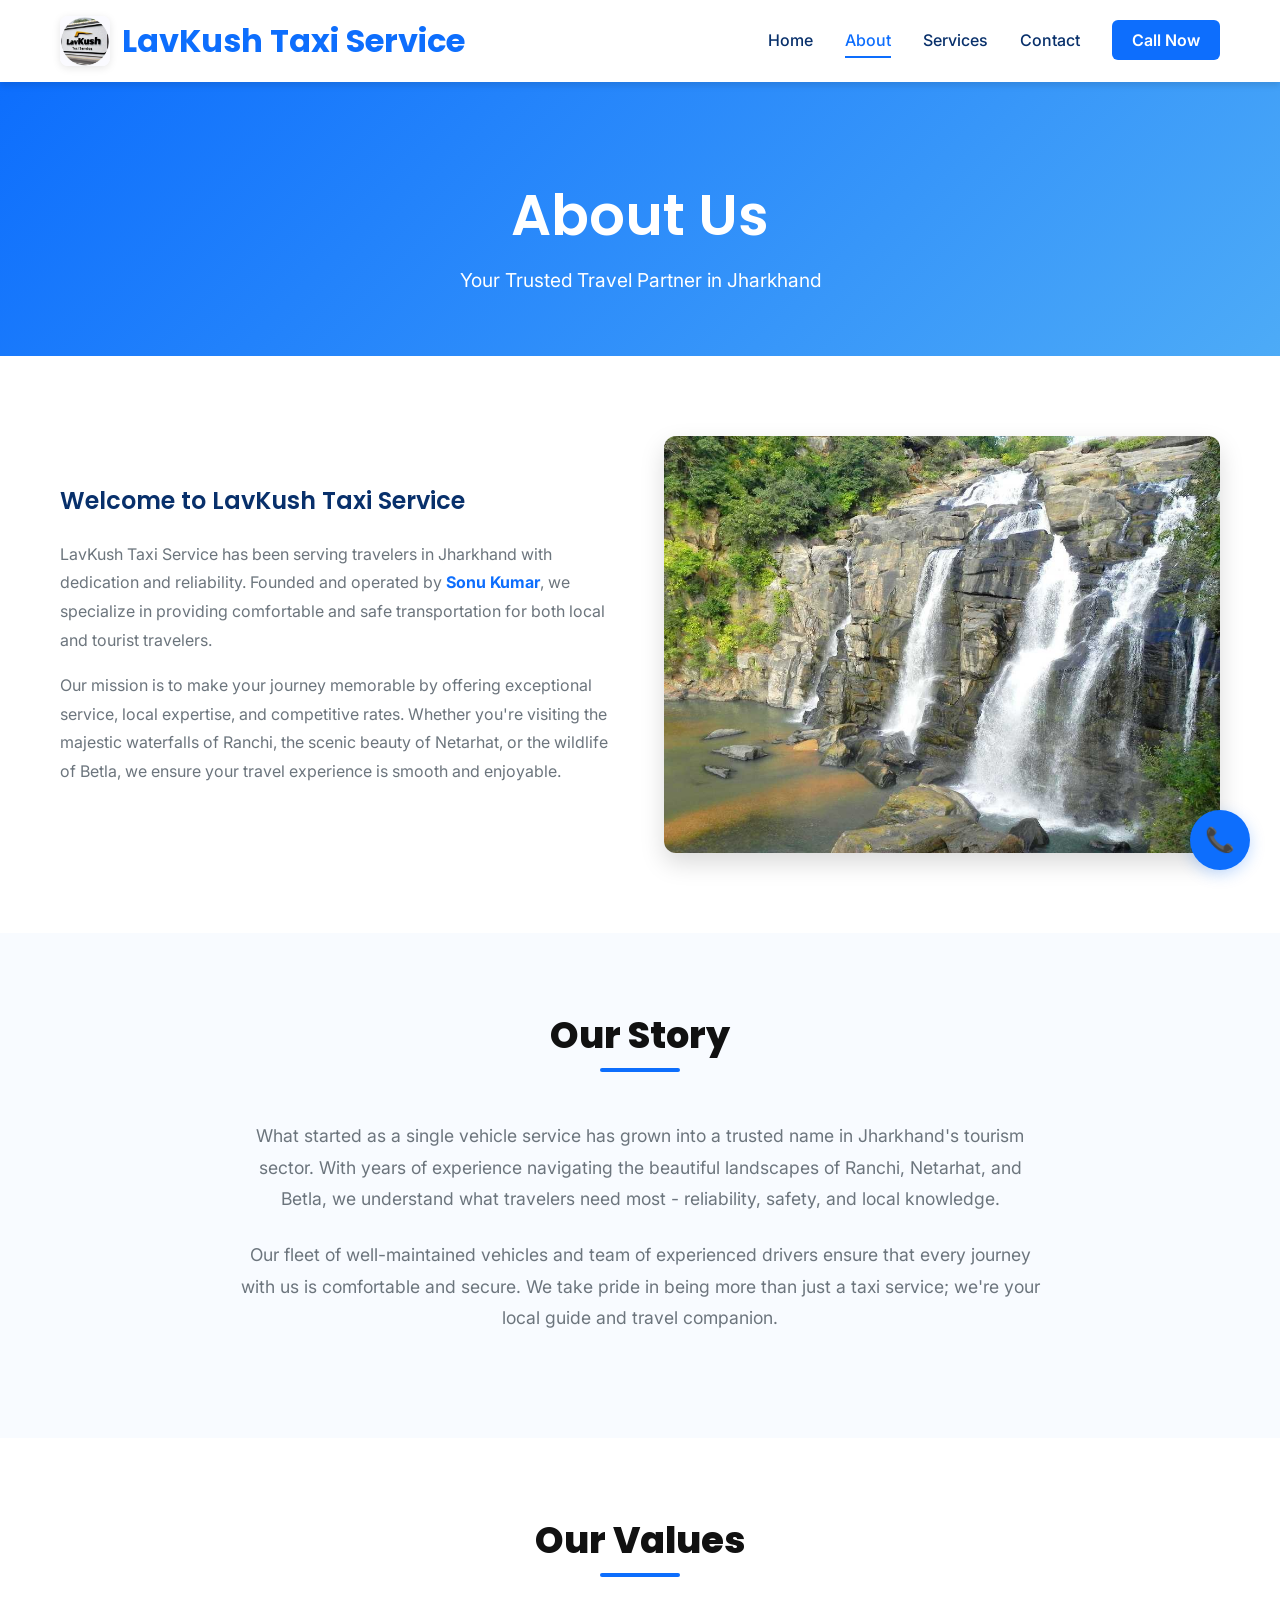
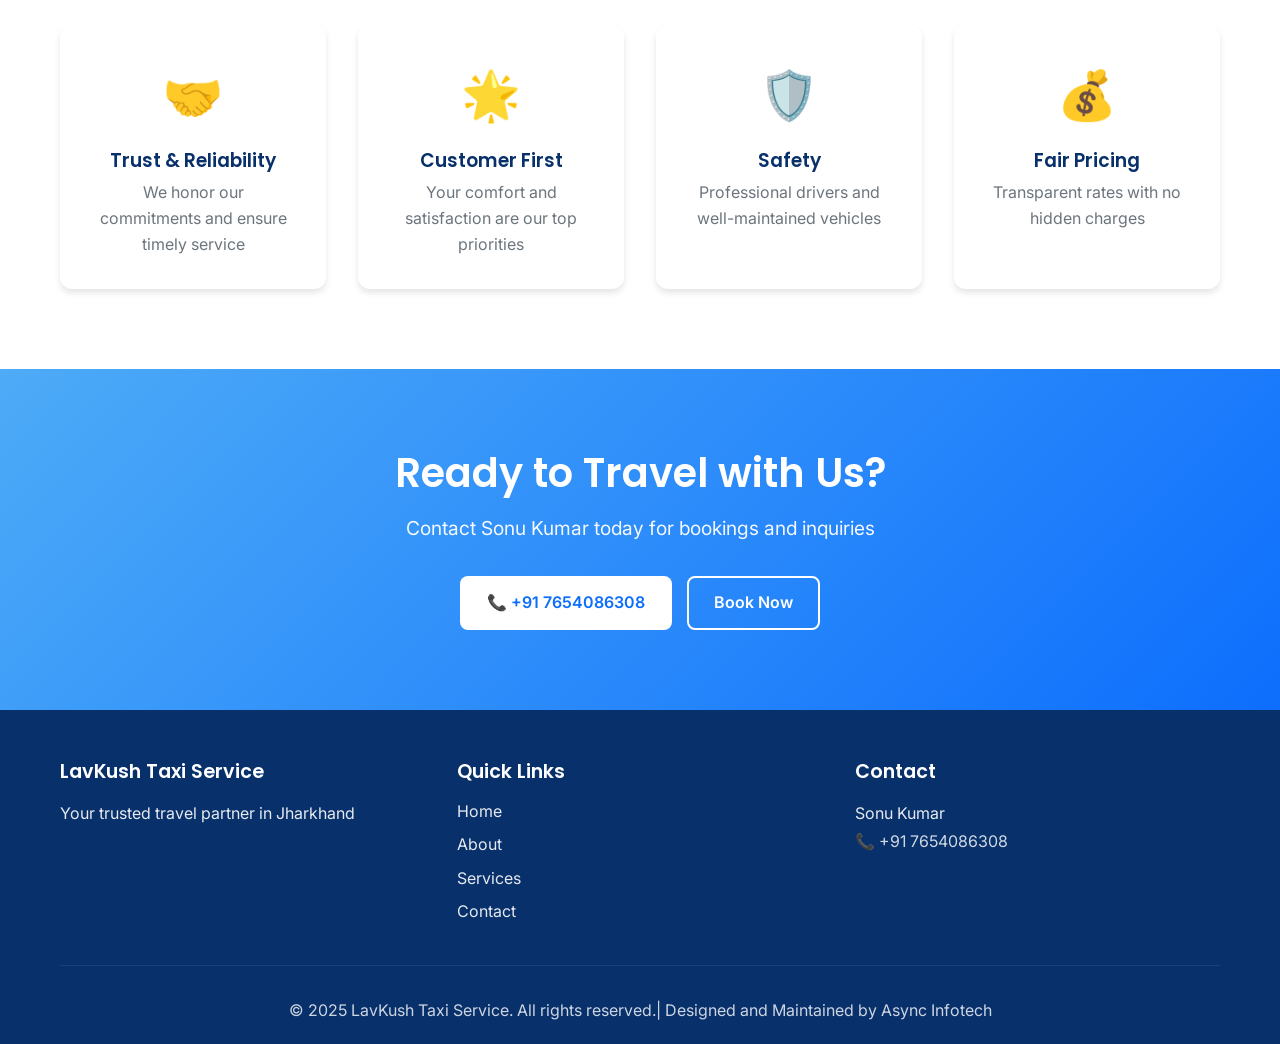
==== commit 0f94e749: "Latest changes" ====
--- a/about.html
+++ b/about.html
@@ -3,6 +3,8 @@
 <head>
     <meta charset="UTF-8">
     <meta name="viewport" content="width=device-width, initial-scale=1.0">
+    <!-- Favicon / Logo for browser tab -->
+    <link rel="icon" href="image/Business_Logo.png" type="image/png">
     <title>About Us - LavKush Taxi Service</title>
     <meta name="description" content="Learn about LavKush Taxi Service and our commitment to providing excellent taxi and tour services in Jharkhand.">
     <link rel="stylesheet" href="styles.css">
@@ -137,7 +139,8 @@
                 </div>
             </div>
             <div class="footer-bottom">
-                <p>&copy; 2025 LavKush Taxi Service. All rights reserved.</p>
+                <p>&copy; 2025 LavKush Taxi Service. All rights reserved.| Designed and Maintained by 
+        <a href="https://asyncinfotech.com" target="_blank">Async Infotech</a></p>
             </div>
         </div>
     </footer>
--- a/styles.css
+++ b/styles.css
@@ -806,6 +806,20 @@
     }
     .dest-content p {
         font-size: 0.9rem;
+    }
+}
+
+@media (max-width: 768px) {
+    .carousel-image {
+        object-fit: contain;   /* Show full image */
+        object-position: center bottom; /* Adjust position if needed */
+        height: auto;          /* Let height adjust automatically */
+        width: 100%;           /* Full width */
+    }
+
+    .hero-full {
+        height: auto;          /* Adjust height to fit image */
+        min-height: 400px;     /* Optional: minimum height */
     }
 }
 
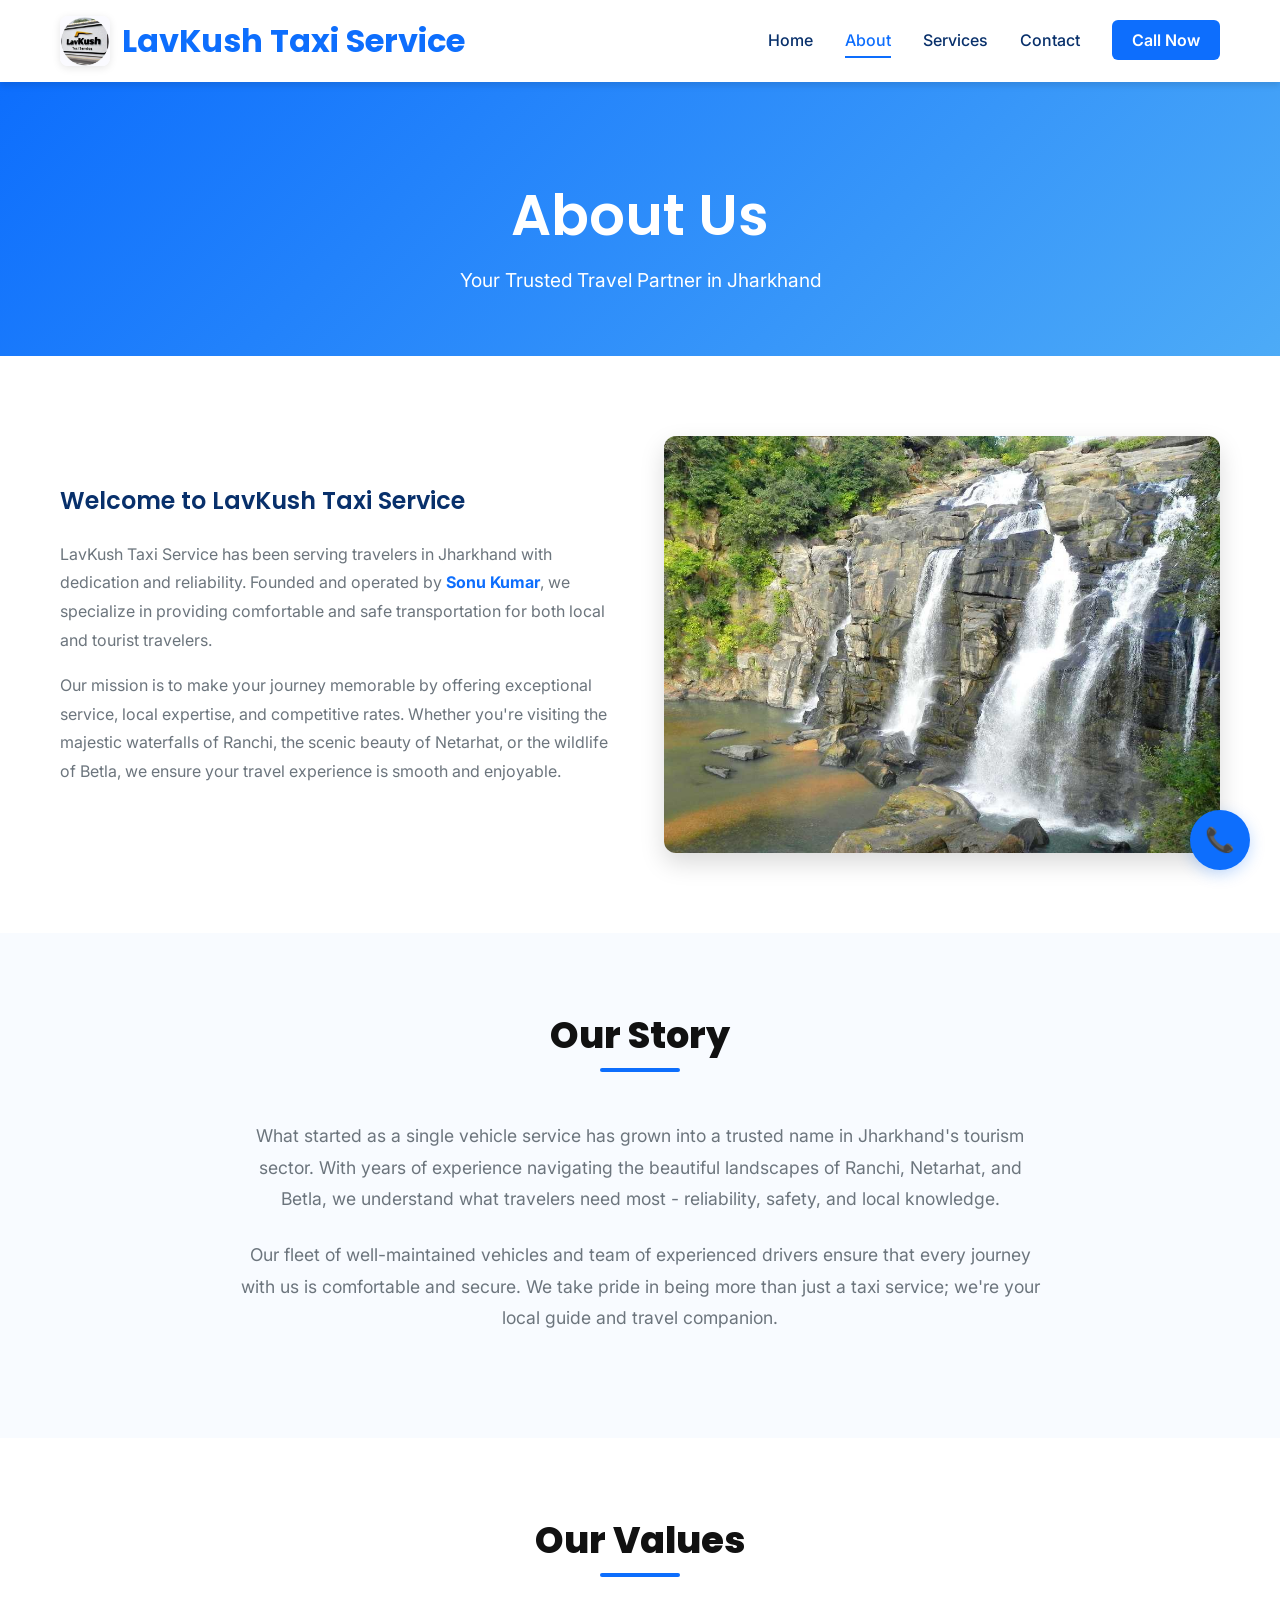
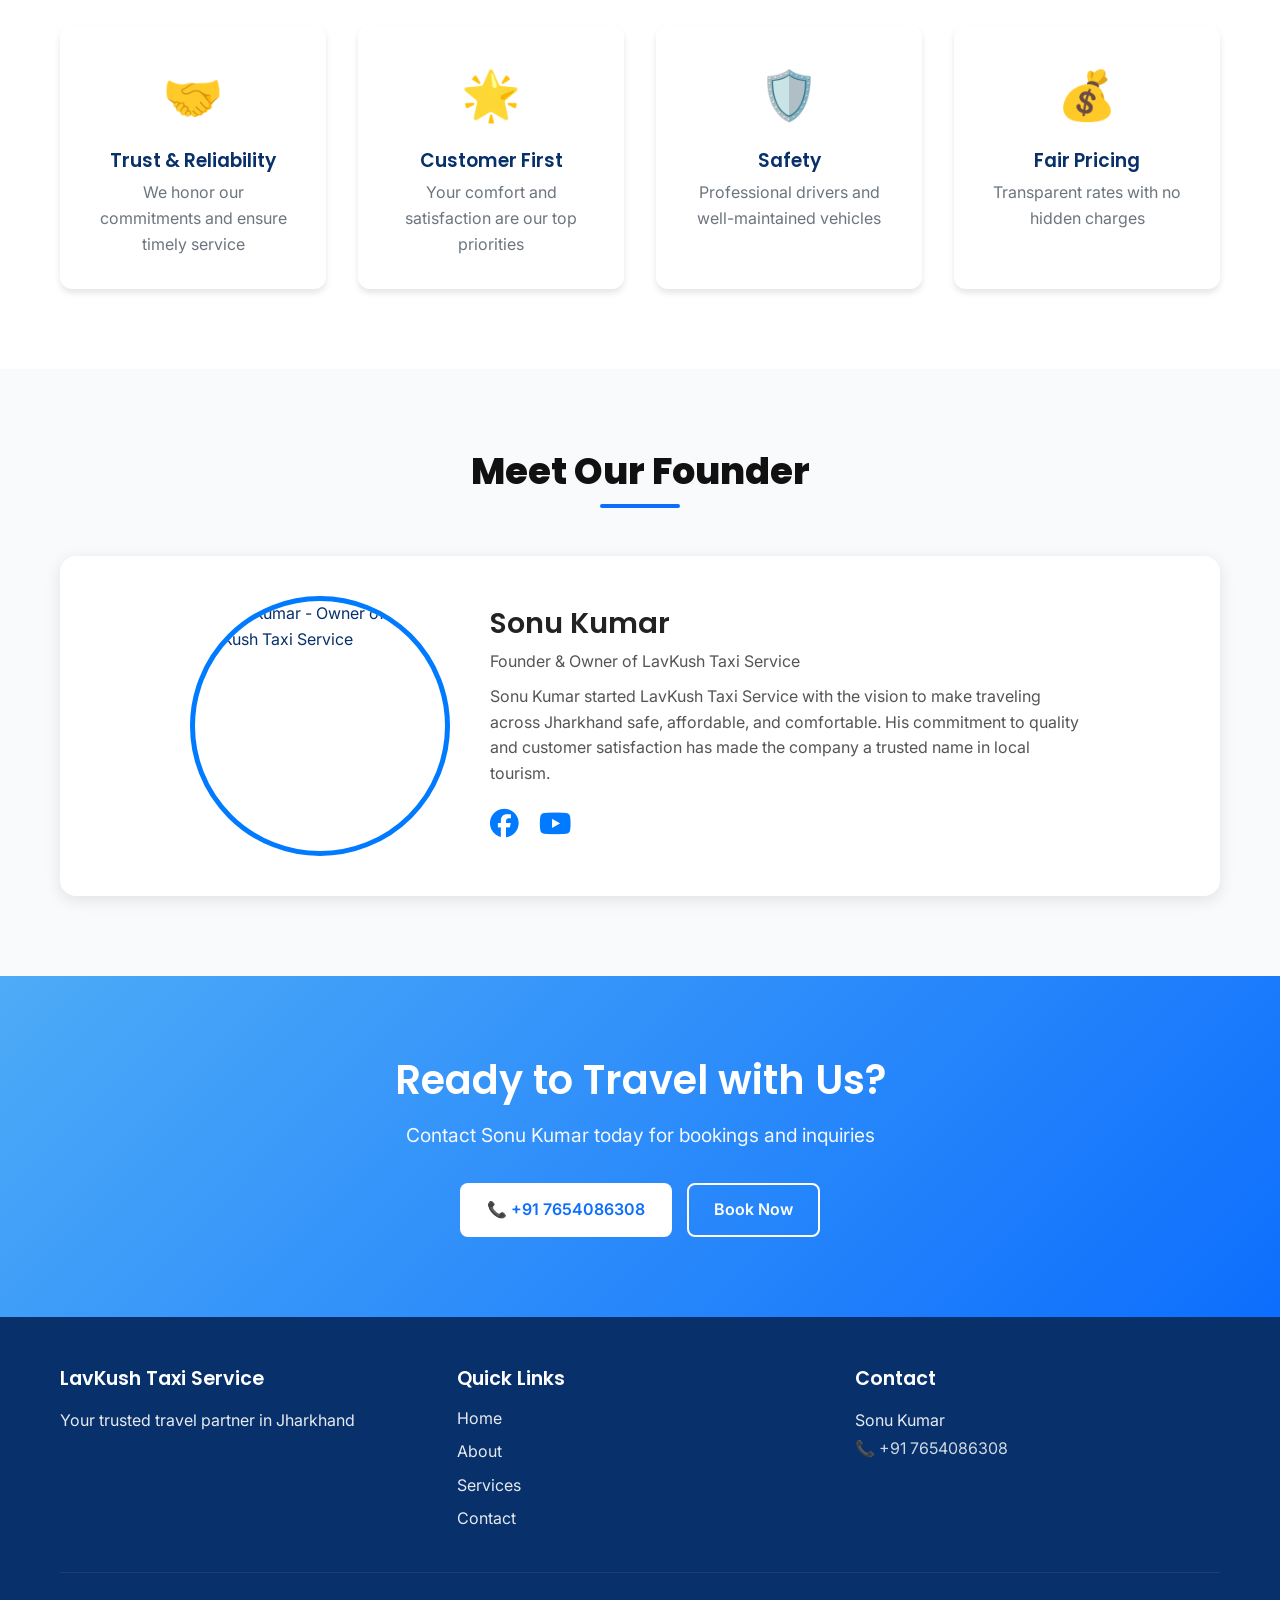
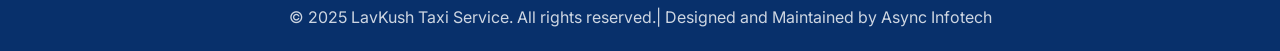
==== commit d91f0e20: "Site Update" ====
--- a/about.html
+++ b/about.html
@@ -11,6 +11,8 @@
     <link rel="preconnect" href="https://fonts.googleapis.com">
     <link rel="preconnect" href="https://fonts.gstatic.com" crossorigin>
     <link href="https://fonts.googleapis.com/css2?family=Poppins:wght@300;400;600;700&family=Inter:wght@300;400;500;600&display=swap" rel="stylesheet">
+    <link rel="stylesheet" href="https://cdnjs.cloudflare.com/ajax/libs/font-awesome/6.5.0/css/all.min.css">
+
 </head>
 <body>
     <!-- <a href="#main-content" class="skip-link">Skip to main content</a> -->
@@ -73,6 +75,8 @@
             </div>
         </section>
 
+
+
         <!-- Values -->
         <section class="values-section">
             <div class="container">
@@ -101,6 +105,28 @@
                 </div>
             </div>
         </section>
+
+                <!-- Owner Section -->
+<section class="owner-section">
+  <div class="container">
+    <h2 class="section-title">Meet Our Founder</h2>
+    <div class="owner-card fade-in">
+      <div class="owner-image">
+        <img src="image/owner_sonu.jpg" alt="Sonu Kumar - Owner of LavKush Taxi Service" loading="lazy">
+      </div>
+      <div class="owner-info">
+        <h3>Sonu Kumar</h3>
+        <p>Founder & Owner of LavKush Taxi Service</p>
+        <p>Sonu Kumar started LavKush Taxi Service with the vision to make traveling across Jharkhand safe, affordable, and comfortable. His commitment to quality and customer satisfaction has made the company a trusted name in local tourism.</p>
+        <div class="owner-social">
+          <a href="https://www.facebook.com/share/1MQfvdNV9A/" target="_blank" aria-label="Facebook"><i class="fab fa-facebook"></i></a>
+          <a href="https://www.youtube.com/@lavkushtaxiservice" target="_blank" aria-label="YouTube"><i class="fab fa-youtube"></i></a>
+
+        </div>
+      </div>
+    </div>
+  </div>
+</section>
 
         <!-- CTA Section -->
         <section class="cta-section">
--- a/styles.css
+++ b/styles.css
@@ -1608,6 +1608,161 @@
 }
 
 
-
-
-
+.services-detail .destination-grid {
+    display: grid;
+    grid-template-columns: repeat(auto-fit, minmax(250px, 1fr)); /* Adjust 250px as needed */
+    gap: 20px; /* space between items */
+}
+
+.destination-item {
+    display: flex;
+    align-items: flex-start; /* align icon and content at top */
+    padding: 15px;
+    background: #f9f9f9; /* optional: card background */
+    border-radius: 10px;
+    box-shadow: 0 4px 6px rgba(0,0,0,0.1);
+    height: 100%; /* make it stretch to fill grid row */
+}
+
+.dest-icon {
+    font-size: 20px;
+    margin-right: 10px;
+    color: #ff4c60; /* optional icon color */
+}
+
+.dest-content {
+    display: flex;
+    flex-direction: column;
+}
+
+.dest-content strong {
+    margin-bottom: 5px;
+}
+
+/* ---------- Owner Section ---------- */
+.owner-section {
+  background: #f8fafc;
+  padding: 80px 0;
+}
+
+.owner-card {
+  display: flex;
+  align-items: center;
+  justify-content: center;
+  gap: 40px;
+  flex-wrap: wrap;
+  background: #fff;
+  border-radius: 16px;
+  box-shadow: 0 4px 16px rgba(0,0,0,0.1);
+  padding: 40px;
+  transition: transform 0.3s ease, box-shadow 0.3s ease;
+}
+
+.owner-card:hover {
+  transform: translateY(-5px);
+  box-shadow: 0 8px 24px rgba(0,0,0,0.15);
+}
+
+.owner-image img {
+  width: 260px;
+  height: 260px;
+  object-fit: cover;
+  border-radius: 50%;
+  border: 5px solid #007bff;
+}
+
+.owner-info {
+  max-width: 600px;
+}
+
+.owner-info h3 {
+  font-size: 1.8rem;
+  margin-bottom: 8px;
+  color: #222;
+}
+
+.owner-info p {
+  color: #555;
+  margin-bottom: 10px;
+  line-height: 1.6;
+}
+
+/* ---------- Social Icons ---------- */
+.owner-social {
+  margin-top: 14px;
+  display: flex;
+  gap: 20px;
+}
+
+.owner-social a {
+  font-size: 1.8rem;
+  color: #007bff;
+  transition: color 0.3s ease, transform 0.3s ease;
+}
+
+.owner-social a:hover {
+  transform: scale(1.2);
+}
+
+.owner-social a[aria-label="Facebook"]:hover {
+  color: #1877f2;
+}
+
+.owner-social a[aria-label="YouTube"]:hover {
+  color: #ff0000;
+}
+
+/* ---------- Responsive ---------- */
+@media (max-width: 768px) {
+  .owner-card {
+    flex-direction: column;
+    text-align: center;
+    padding: 30px;
+  }
+
+  .owner-image img {
+    width: 200px;
+    height: 200px;
+  }
+
+  .owner-info h3 {
+    font-size: 1.6rem;
+  }
+}
+
+.extra-services {
+  padding: 3rem 0;
+  background: #fffdfb;
+  text-align: center;
+}
+.service-cards {
+  display: grid;
+  grid-template-columns: repeat(auto-fit, minmax(250px, 1fr));
+  gap: 1.5rem;
+  margin-top: 2rem;
+}
+.service-card {
+  background: #ffffff;
+  border-radius: 16px;
+  box-shadow: 0 3px 12px rgba(0,0,0,0.08);
+  padding: 1.5rem;
+  transition: transform 0.3s ease;
+}
+.service-card:hover {
+  transform: translateY(-6px);
+}
+.service-card .icon {
+  font-size: 2rem;
+  margin-bottom: 0.5rem;
+}
+
+
+
+
+
+
+
+
+
+
+
